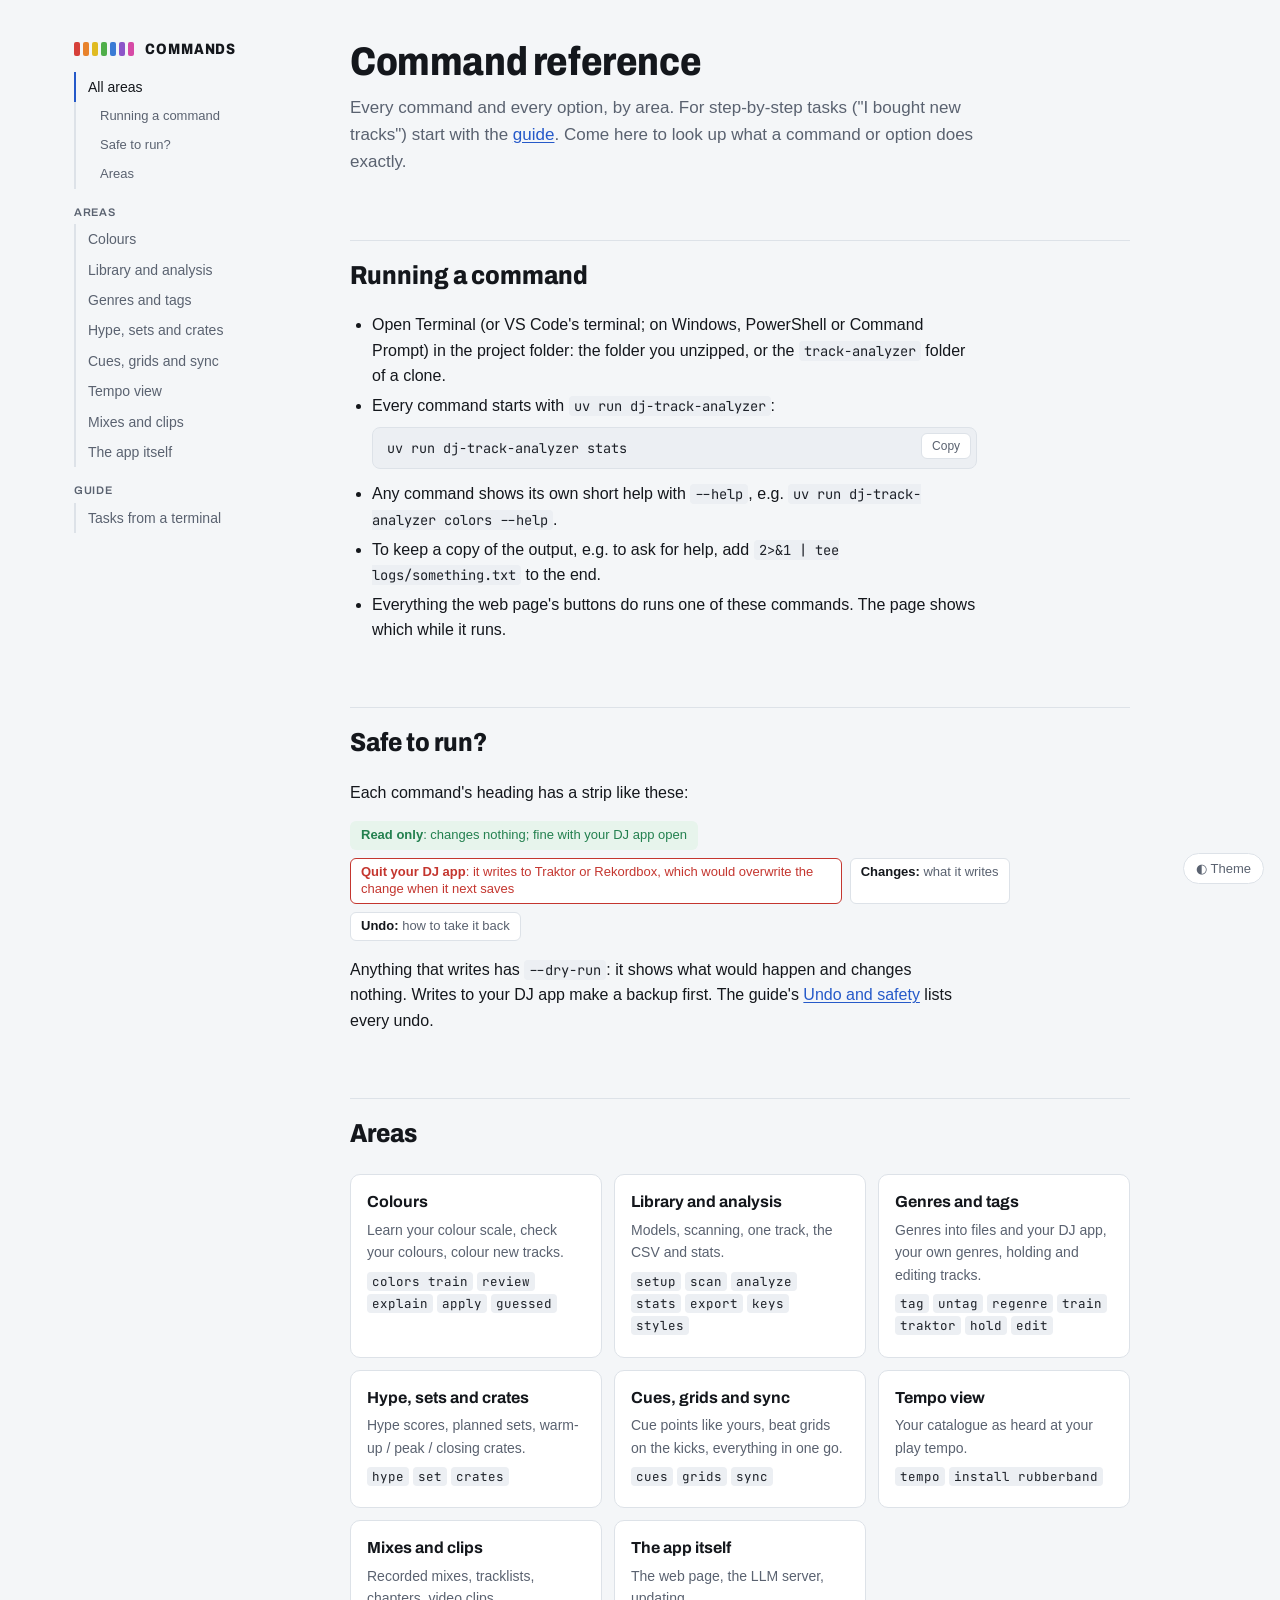
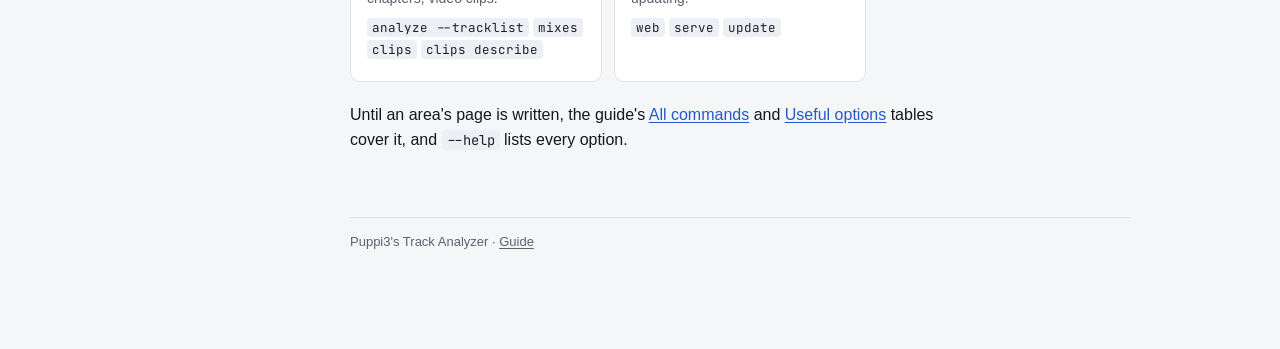
==== track-analyzer/docs/commands/index.html @ 6b0841da "Command reference: a page per area explaining every command and option (docs/commands/), ref_coverag" ====
<!doctype html>
<html lang="en">
<head>
<meta charset="utf-8">
<meta name="viewport" content="width=device-width, initial-scale=1">
<title>Command reference · Puppi3's Track Analyzer</title>
<link rel="preconnect" href="https://fonts.googleapis.com">
<link rel="preconnect" href="https://fonts.gstatic.com" crossorigin>
<link rel="stylesheet" href="https://fonts.googleapis.com/css2?family=Archivo:wdth,wght@75..100,500..800&family=JetBrains+Mono:wght@400;600&display=swap">
<link rel="stylesheet" href="ref.css">
</head>
<body>
<div class="layout">
<nav class="toc" aria-label="Command reference">
  <div class="brand"><i style="background:var(--red)"></i><i style="background:var(--orange)"></i><i style="background:var(--yellow)"></i><i style="background:var(--green)"></i><i style="background:var(--blue)"></i><i style="background:var(--violet)"></i><i style="background:var(--magenta)"></i><a href="index.html">Commands</a></div>
  <a href="index.html" aria-current="page">All areas</a>
  <a class="sub" href="#running">Running a command</a>
  <a class="sub" href="#safety">Safe to run?</a>
  <a class="sub" href="#areas">Areas</a>
  <div class="group">Areas</div>
  <a href="colours.html">Colours</a>
  <a href="library.html">Library and analysis</a>
  <a href="genres.html">Genres and tags</a>
  <a href="hype-sets.html">Hype, sets and crates</a>
  <a href="cues-grids-sync.html">Cues, grids and sync</a>
  <a href="tempo.html">Tempo view</a>
  <a href="mixes.html">Mixes and clips</a>
  <a href="app.html">The app itself</a>
  <div class="group">Guide</div>
  <a href="../GUIDE.html#cli">Tasks from a terminal</a>
</nav>

<main>
<h1>Command reference</h1>
<p class="lede">Every command and every option, by area. For step-by-step tasks ("I bought new tracks") start with the <a href="../GUIDE.html#cli-tasks">guide</a>. Come here to look up what a command or option does exactly.</p>

<h2 id="running">Running a command</h2>
<ul>
  <li>Open Terminal (or VS Code's terminal; on Windows, PowerShell or Command Prompt) in the project folder: the folder you unzipped, or the <code>track-analyzer</code> folder of a clone.</li>
  <li>Every command starts with <code>uv run dj-track-analyzer</code>:
    <div class="cmd"><pre>uv run dj-track-analyzer stats</pre></div></li>
  <li>Any command shows its own short help with <code>--help</code>, e.g. <code>uv run dj-track-analyzer colors --help</code>.</li>
  <li>To keep a copy of the output, e.g. to ask for help, add <code>2&gt;&amp;1 | tee logs/something.txt</code> to the end.</li>
  <li>Everything the web page's buttons do runs one of these commands. The page shows which while it runs.</li>
</ul>

<h2 id="safety">Safe to run?</h2>
<p>Each command's heading has a strip like these:</p>
<ul class="facts">
  <li class="ok"><b>Read only</b>: changes nothing; fine with your DJ app open</li>
  <li class="stop"><b>Quit your DJ app</b>: it writes to Traktor or Rekordbox, which would overwrite the change when it next saves</li>
  <li><b>Changes:</b> what it writes</li>
  <li><b>Undo:</b> how to take it back</li>
</ul>
<p>Anything that writes has <code>--dry-run</code>: it shows what would happen and changes nothing. Writes to your DJ app make a backup first. The guide's <a href="../GUIDE.html#undo">Undo and safety</a> lists every undo.</p>

<h2 id="areas">Areas</h2>
<div class="cards">
  <div class="card"><h3><a href="colours.html">Colours</a></h3><p>Learn your colour scale, check your colours, colour new tracks.</p><p><code>colors train</code> <code>review</code> <code>explain</code> <code>apply</code> <code>guessed</code></p></div>
  <div class="card"><h3><a href="library.html">Library and analysis</a></h3><p>Models, scanning, one track, the CSV and stats.</p><p><code>setup</code> <code>scan</code> <code>analyze</code> <code>stats</code> <code>export</code> <code>keys</code> <code>styles</code></p></div>
  <div class="card"><h3><a href="genres.html">Genres and tags</a></h3><p>Genres into files and your DJ app, your own genres, holding and editing tracks.</p><p><code>tag</code> <code>untag</code> <code>regenre</code> <code>train</code> <code>traktor</code> <code>hold</code> <code>edit</code></p></div>
  <div class="card"><h3><a href="hype-sets.html">Hype, sets and crates</a></h3><p>Hype scores, planned sets, warm-up / peak / closing crates.</p><p><code>hype</code> <code>set</code> <code>crates</code></p></div>
  <div class="card"><h3><a href="cues-grids-sync.html">Cues, grids and sync</a></h3><p>Cue points like yours, beat grids on the kicks, everything in one go.</p><p><code>cues</code> <code>grids</code> <code>sync</code></p></div>
  <div class="card"><h3><a href="tempo.html">Tempo view</a></h3><p>Your catalogue as heard at your play tempo.</p><p><code>tempo</code> <code>install rubberband</code></p></div>
  <div class="card"><h3><a href="mixes.html">Mixes and clips</a></h3><p>Recorded mixes, tracklists, chapters, video clips.</p><p><code>analyze --tracklist</code> <code>mixes</code> <code>clips</code> <code>clips describe</code></p></div>
  <div class="card"><h3><a href="app.html">The app itself</a></h3><p>The web page, the LLM server, updating.</p><p><code>web</code> <code>serve</code> <code>update</code></p></div>
</div>
<p>Until an area's page is written, the guide's <a href="../GUIDE.html#commands">All commands</a> and <a href="../GUIDE.html#options">Useful options</a> tables cover it, and <code>--help</code> lists every option.</p>

<footer class="legal">Puppi3's Track Analyzer · <a href="../GUIDE.html">Guide</a></footer>
</main>
</div>
<button class="theme" id="theme" type="button" aria-label="Switch light or dark">◐ Theme</button>
<script src="ref.js"></script>
</body>
</html>
---- track-analyzer/docs/commands/ref.css ----
/* Command reference pages: the same look as docs/GUIDE.html (graphite neutrals, deck-blue accent, Traktor's 7 colours).
   Shared by every page in docs/commands/. Works offline: fonts fall back to the system faces. */
:root {
  --bg: #f4f6f8; --surface: #ffffff; --text: #14171c; --muted: #5a6270; --line: #dde2e8;
  --accent: #2559c9; --accent-soft: #e6edfb; --code-bg: #eceff3; --code-text: #1d2128;
  --warn-bg: #fff6e0; --warn-line: #e2b13c; --stop: #c4362f; --ok: #23804f; --ok-bg: #e7f4ec;
  --red: #d6403a; --orange: #e8832d; --yellow: #e0bb22; --green: #4fae4a; --blue: #3a7bd5; --violet: #8c55c9; --magenta: #d64aa6;
  --display: "Archivo", -apple-system, "Helvetica Neue", Arial, sans-serif;
  --body: -apple-system, BlinkMacSystemFont, "SF Pro Text", "Helvetica Neue", Arial, sans-serif;
  --mono: "JetBrains Mono", ui-monospace, "SF Mono", Menlo, monospace;
}
@media (prefers-color-scheme: dark) {
  :root:not([data-theme="light"]) {
    --bg: #111317; --surface: #181b20; --text: #e6e9ee; --muted: #98a0ad; --line: #2a2f37;
    --accent: #79a6ff; --accent-soft: #1c2638; --code-bg: #1f232a; --code-text: #e9edf3;
    --warn-bg: #2a2414; --warn-line: #8b6b22; --stop: #ff7b72; --ok: #5cc48a; --ok-bg: #16261d;
    color-scheme: dark;
  }
}
:root[data-theme="dark"] {
  --bg: #111317; --surface: #181b20; --text: #e6e9ee; --muted: #98a0ad; --line: #2a2f37;
  --accent: #79a6ff; --accent-soft: #1c2638; --code-bg: #1f232a; --code-text: #e9edf3;
  --warn-bg: #2a2414; --warn-line: #8b6b22; --stop: #ff7b72; --ok: #5cc48a; --ok-bg: #16261d;
  color-scheme: dark;
}
* { box-sizing: border-box; }
html { scroll-behavior: smooth; scroll-padding-top: 16px; }
@media (prefers-reduced-motion: reduce) { html { scroll-behavior: auto; } }
body { margin: 0; background: var(--bg); color: var(--text); font: 16px/1.6 var(--body); }
.layout { display: grid; grid-template-columns: 220px minmax(0, 1fr); gap: 56px; max-width: 1180px; margin: 0 auto; padding: 40px 24px 96px; }
nav.toc { position: sticky; top: 24px; align-self: start; font-size: 14px; max-height: calc(100vh - 48px); overflow-y: auto; }
nav.toc .brand { font: 800 15px/1.2 var(--display); font-stretch: 85%; letter-spacing: 0.06em; text-transform: uppercase; margin-bottom: 14px; display: flex; gap: 3px; align-items: center; }
nav.toc .brand i { width: 6px; height: 14px; border-radius: 2px; display: inline-block; }
nav.toc .brand a { all: unset; cursor: pointer; margin-left: 8px; }
nav.toc .group { font: 600 11px/1.4 var(--display); letter-spacing: 0.06em; text-transform: uppercase; color: var(--muted); margin: 16px 0 4px; }
nav.toc a { display: block; color: var(--muted); text-decoration: none; padding: 4px 0 4px 12px; border-left: 2px solid var(--line); }
nav.toc a.sub { padding-left: 24px; font-size: 13px; }
nav.toc a.soon { opacity: 0.6; }
nav.toc a:hover, nav.toc a.active, nav.toc a[aria-current] { color: var(--text); border-left-color: var(--accent); }
main { min-width: 0; max-width: 780px; }
h1, h2, h3 { font-family: var(--display); text-wrap: balance; }
h1 { font-size: 40px; line-height: 1.1; font-weight: 800; font-stretch: 85%; margin: 0 0 10px; letter-spacing: -0.01em; }
h2 { font-size: 26px; font-weight: 800; font-stretch: 88%; margin: 64px 0 10px; padding-top: 14px; border-top: 1px solid var(--line); }
h2 code { font-size: 0.8em; font-weight: 600; background: none; padding: 0; }
h3 { font-size: 18px; font-weight: 700; margin: 28px 0 8px; }
p, li { max-width: 68ch; }
.lede { color: var(--muted); font-size: 17px; margin: 0 0 28px; }
.crumbs { font-size: 14px; color: var(--muted); margin-bottom: 18px; }
.crumbs a { color: inherit; }
a { color: var(--accent); text-underline-offset: 2px; }
:focus-visible { outline: 2px solid var(--accent); outline-offset: 2px; border-radius: 4px; }
code { font: 0.86em/1.4 var(--mono); background: var(--code-bg); color: var(--code-text); padding: 1px 5px; border-radius: 4px; }
.cmd { position: relative; margin: 8px 0 12px; }
.cmd pre { margin: 0; background: var(--code-bg); color: var(--code-text); border: 1px solid var(--line); border-radius: 8px; padding: 10px 76px 10px 14px; overflow-x: auto; font: 13.5px/1.55 var(--mono); }
.cmd button { position: absolute; top: 6px; right: 6px; font: 12px/1 var(--body); padding: 6px 10px; border-radius: 6px; border: 1px solid var(--line); background: var(--surface); color: var(--muted); cursor: pointer; }
.cmd button:hover { color: var(--text); }
.cmd button.done { color: var(--ok); border-color: var(--ok); }
pre.out { margin: 8px 0 16px; background: var(--surface); color: var(--text); border: 1px dashed var(--line); border-radius: 8px; padding: 10px 14px; overflow-x: auto; font: 12.5px/1.55 var(--mono); }
ul { padding-left: 22px; }
li { margin: 4px 0; }
.note { background: var(--warn-bg); border: 1px solid var(--warn-line); border-radius: 8px; padding: 12px 16px; margin: 16px 0; }
.note p { margin: 0; }
/* Facts strip under each command heading: does it need the DJ app closed, what it changes, how to undo */
.facts { display: flex; flex-wrap: wrap; gap: 8px; margin: 4px 0 16px; padding: 0; list-style: none; }
.facts li { margin: 0; font-size: 13px; line-height: 1.3; padding: 5px 10px; border-radius: 6px; background: var(--surface); border: 1px solid var(--line); color: var(--muted); }
.facts li b { color: var(--text); font-weight: 600; }
.facts li.stop { color: var(--stop); border-color: currentColor; }
.facts li.stop b { color: inherit; }
.facts li.ok { color: var(--ok); background: var(--ok-bg); border-color: transparent; }
.facts li.ok b { color: inherit; }
.cards { display: grid; grid-template-columns: repeat(auto-fit, minmax(240px, 1fr)); gap: 12px; margin: 20px 0; }
.card { background: var(--surface); border: 1px solid var(--line); border-radius: 10px; padding: 14px 16px; }
.card h3 { margin: 0 0 4px; font-size: 16px; }
.card h3 a { color: var(--text); text-decoration: none; }
.card h3 a:hover { color: var(--accent); }
.card p { margin: 0 0 6px; color: var(--muted); font-size: 14px; }
.card .soon { font: 600 11px/1 var(--display); letter-spacing: 0.06em; text-transform: uppercase; color: var(--muted); border: 1px solid var(--line); border-radius: 4px; padding: 3px 6px; margin-left: 6px; vertical-align: 2px; }
.card code { font-size: 12.5px; }
.table-wrap { overflow-x: auto; margin: 12px 0 20px; border: 1px solid var(--line); border-radius: 8px; }
table { border-collapse: collapse; width: 100%; font-size: 14px; background: var(--surface); }
th, td { text-align: left; vertical-align: top; padding: 8px 12px; border-bottom: 1px solid var(--line); }
tr:last-child td { border-bottom: 0; }
th { font: 600 12px/1.4 var(--display); letter-spacing: 0.05em; text-transform: uppercase; color: var(--muted); background: var(--code-bg); white-space: nowrap; }
td code { white-space: nowrap; }
td.def { color: var(--muted); white-space: nowrap; }
.theme { position: fixed; right: 16px; bottom: 16px; padding: 8px 12px; border-radius: 20px; border: 1px solid var(--line); background: var(--surface); color: var(--muted); font: 13px/1 var(--body); cursor: pointer; }
footer.legal { margin: 64px 0 0; padding-top: 14px; border-top: 1px solid var(--line); color: var(--muted); font-size: 13px; }
footer.legal a { color: inherit; }
@media (max-width: 860px) {
  .layout { grid-template-columns: 1fr; gap: 0; padding: 20px 16px 80px; }
  nav.toc { position: static; max-height: none; margin-bottom: 8px; padding-bottom: 12px; border-bottom: 1px solid var(--line); }
  nav.toc a.sub, nav.toc .group { display: none; }
  h1 { font-size: 30px; }
}
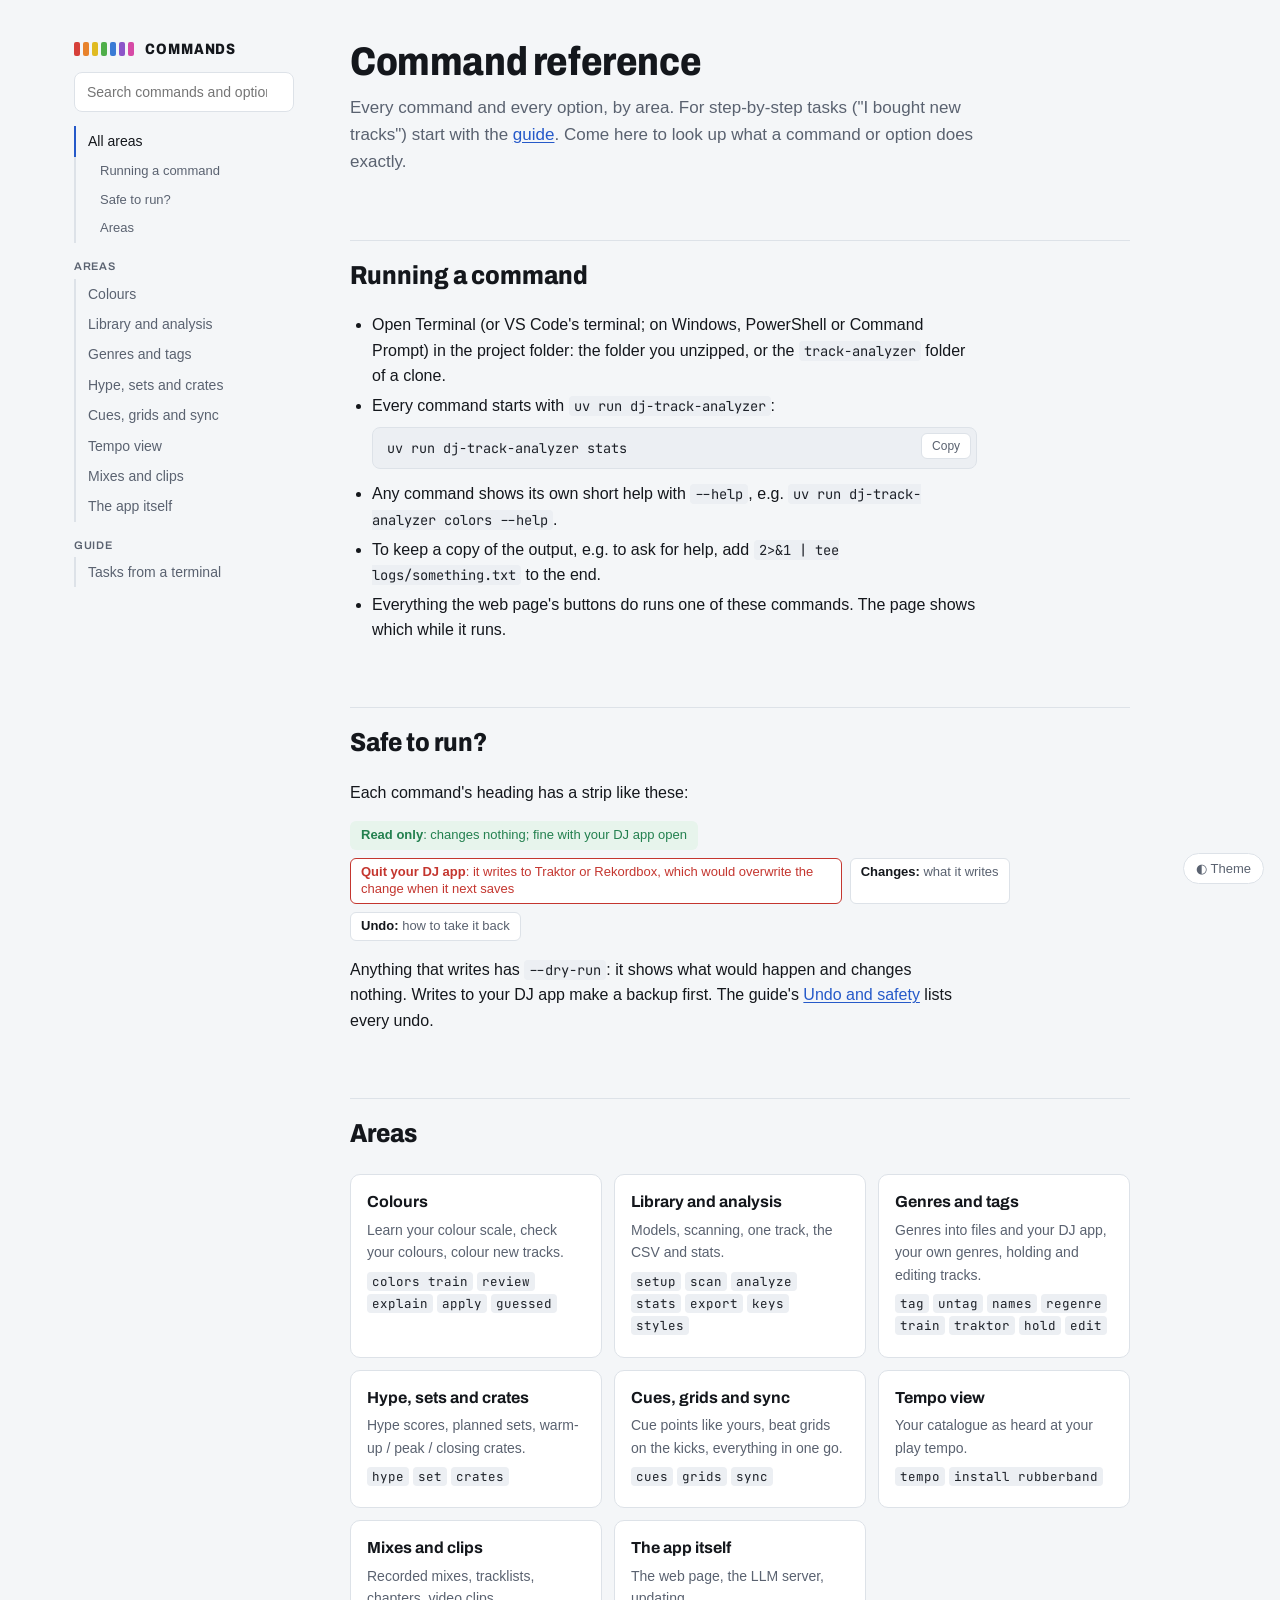
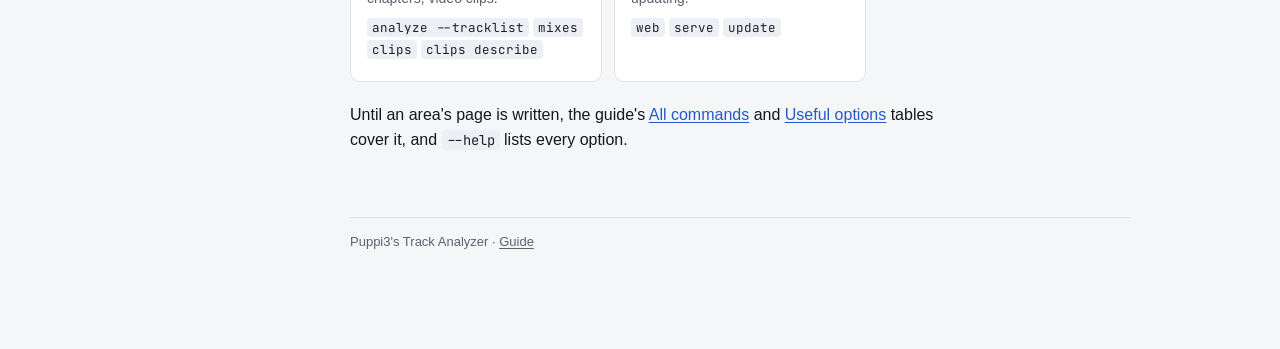
==== commit 07e5f123: "Tracks tab: DJ app's names for files without artist/title tags; names command + page button writes t" ====
--- a/track-analyzer/docs/commands/index.html
+++ b/track-analyzer/docs/commands/index.html
@@ -58,7 +58,7 @@
 <div class="cards">
   <div class="card"><h3><a href="colours.html">Colours</a></h3><p>Learn your colour scale, check your colours, colour new tracks.</p><p><code>colors train</code> <code>review</code> <code>explain</code> <code>apply</code> <code>guessed</code></p></div>
   <div class="card"><h3><a href="library.html">Library and analysis</a></h3><p>Models, scanning, one track, the CSV and stats.</p><p><code>setup</code> <code>scan</code> <code>analyze</code> <code>stats</code> <code>export</code> <code>keys</code> <code>styles</code></p></div>
-  <div class="card"><h3><a href="genres.html">Genres and tags</a></h3><p>Genres into files and your DJ app, your own genres, holding and editing tracks.</p><p><code>tag</code> <code>untag</code> <code>regenre</code> <code>train</code> <code>traktor</code> <code>hold</code> <code>edit</code></p></div>
+  <div class="card"><h3><a href="genres.html">Genres and tags</a></h3><p>Genres into files and your DJ app, your own genres, holding and editing tracks.</p><p><code>tag</code> <code>untag</code> <code>names</code> <code>regenre</code> <code>train</code> <code>traktor</code> <code>hold</code> <code>edit</code></p></div>
   <div class="card"><h3><a href="hype-sets.html">Hype, sets and crates</a></h3><p>Hype scores, planned sets, warm-up / peak / closing crates.</p><p><code>hype</code> <code>set</code> <code>crates</code></p></div>
   <div class="card"><h3><a href="cues-grids-sync.html">Cues, grids and sync</a></h3><p>Cue points like yours, beat grids on the kicks, everything in one go.</p><p><code>cues</code> <code>grids</code> <code>sync</code></p></div>
   <div class="card"><h3><a href="tempo.html">Tempo view</a></h3><p>Your catalogue as heard at your play tempo.</p><p><code>tempo</code> <code>install rubberband</code></p></div>
